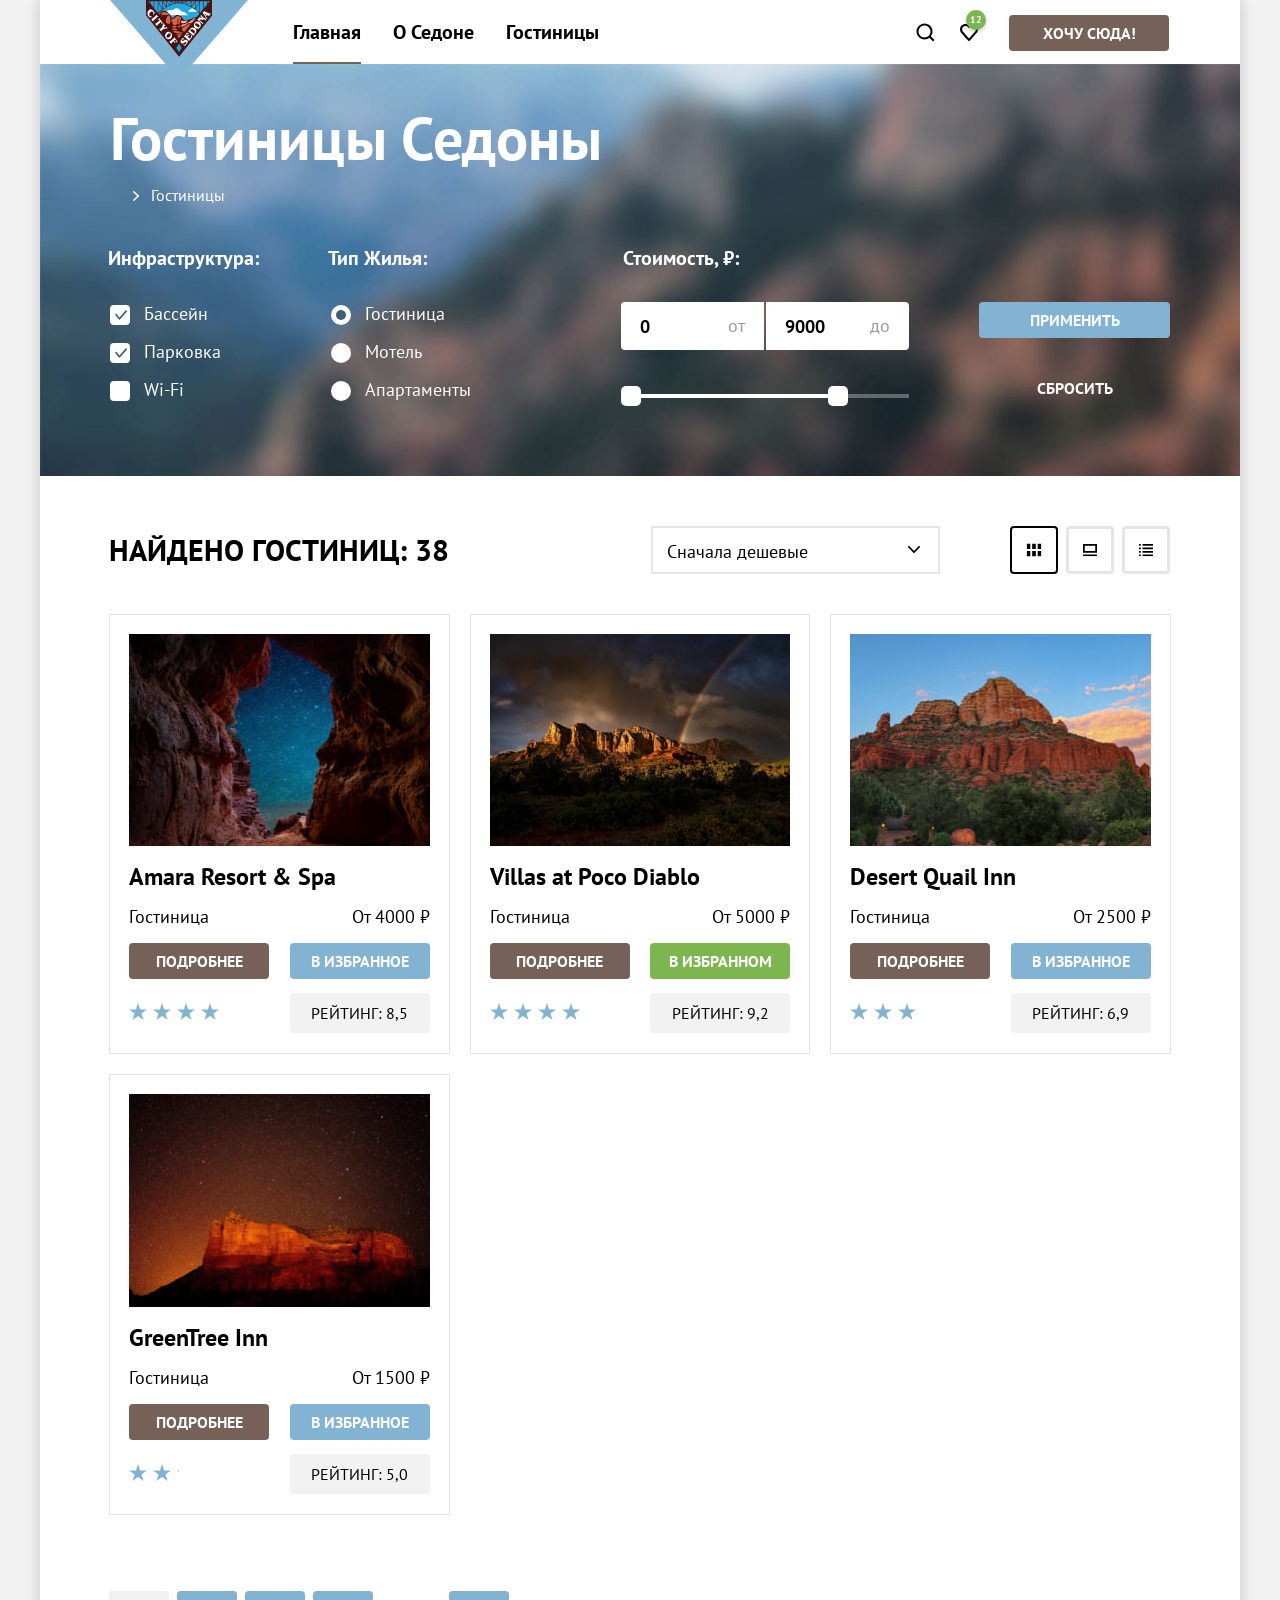
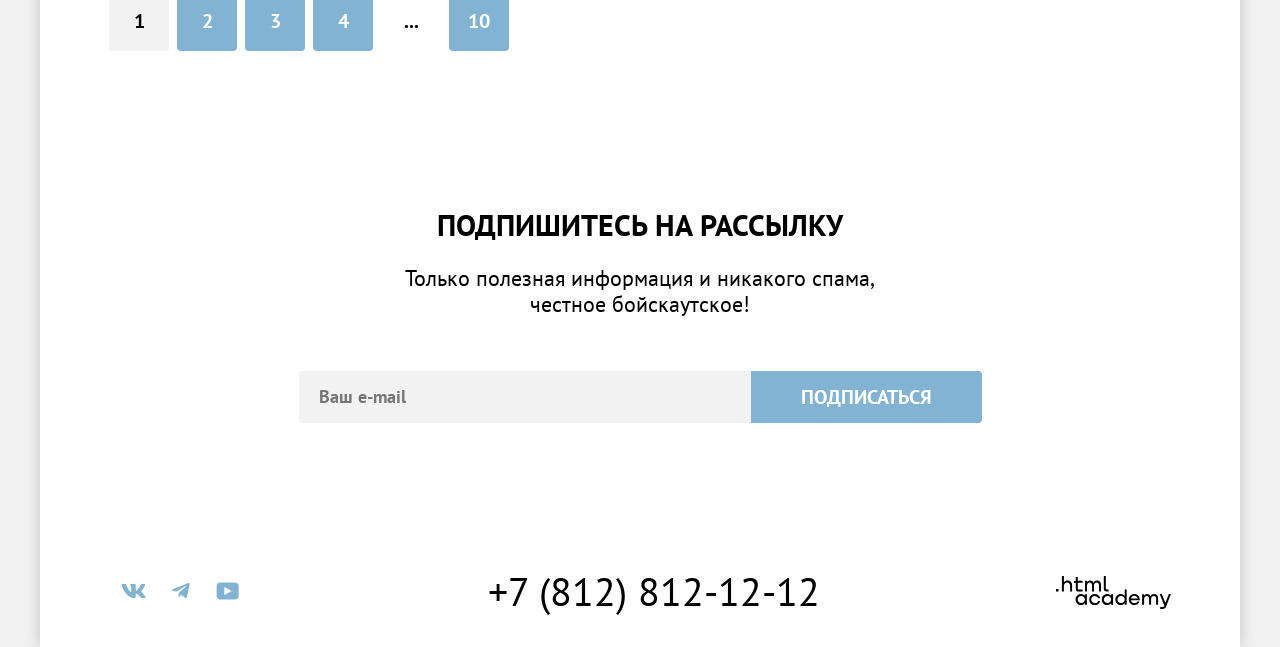
==== catalog.html @ c8e49afb "Add files via upload" ====
<!DOCTYPE html>
<html lang="ru">

  <head>
    <meta charset="utf-8">
    <title>Каталог</title>
    <link rel="stylesheet" href="styles/styles.css">
    <link rel="icon" href="favicon.ico" sizes="32x32">
  </head>

  <body>
    <div class="container">

     <header class="page-header">
        <a class="navigation-logo-link" href="index.html">
          <img class="logo-image" src="images/logo.svg" alt="Логотип города Седона" width="138" height="64">
        </a>

        <nav class="navigation">
          <ul class="navigation-list">
            <li class="navigation-item navigation-item-active">
              <a class="navigation-link title-4 text-animation" href="index.html">Главная</a>
            </li>
            <li class="navigation-item">
              <a class="navigation-link title-4 text-animation" href="about.html">О Седоне</a>
            </li>
            <li class="navigation-item">
              <a class="navigation-link title-4 text-animation" href="catalog.html">Гостиницы</a>
            </li>
          </ul>
        </nav>

        <ul class="navigation-user-list">
          <li class="navigation-user-item">
            <a href="#" class="navigation-link"><span class="visually-hidden">Поиск</span>
              <svg class="black-icon-animation" xmlns="http://www.w3.org/2000/svg" width="20" height="20" fill="none">
                <path
                  d="m19.5 18.008-3.7-3.68c1-1.292 1.7-2.983 1.7-4.872 0-4.376-3.6-7.956-8-7.956s-8 3.68-8 8.055c0 4.376 3.6 7.956 8 7.956 1.8 0 3.5-.597 4.9-1.69l3.7 3.679zm-10-2.486c-3.3 0-6-2.685-6-5.967s2.7-5.967 6-5.967 6 2.685 6 5.967-2.7 5.967-6 5.967" />
              </svg>
            </a>
          </li>
          <li class="navigation-user-item">
            <a class="navigation-link icon-favarity" href="#">
              <span class="badge">12</span>
              <span class="visually-hidden">Избранное</span>
              <svg class="black-icon-animation " xmlns="http://www.w3.org/2000/svg" width="20" height="20" fill="none">
                <path
                  d="M9.9 19c-.3 0-.6-.1-.8-.4-5.4-6.1-6.7-7.5-7-7.9C1.4 9.8 1 8.6 1 7.4 1 4.4 3.4 2 6.5 2 7.8 2 9 2.5 10 3.3c1-.8 2.3-1.3 3.5-1.3 3 0 5.5 2.4 5.5 5.4 0 1.3-.5 2.5-1.3 3.4l-7 7.9c-.2.2-.4.3-.8.3m-6-9.5c.3.4 3.5 4 6.1 6.9l6.2-7c.5-.5.7-1.2.7-2 0-1.8-1.5-3.3-3.3-3.3-1 0-2 .5-2.7 1.3-.3.3-.6.4-.9.4s-.6-.2-.8-.4c-.7-.8-1.7-1.3-2.7-1.3-1.8 0-3.3 1.5-3.3 3.3-.1.9.3 1.6.7 2.1q-.15 0 0 0" />
              </svg>
            </a>
          </li>
        </ul>
        <div class="header-button">
          <a class="button button-small button-basic" href="#">Хочу сюда!</a>
        </div>

      </header>

      <main class="main-catalog">
        <div class="header-wrapper background-hotel highlight">
          <div class="inner-header">
            <h1 class="inner-header-title title-1">Гостиницы Седоны</h1>
            <ul class="breadcrumb">
              <li class="breadcrumb-item icon-breadcrumps">
                <a class="breadcrumb-link" href="/">
                  <span class="visually-hidden">Главная</span>
                </a>
              </li>
              <li class="breadcrumb-item">
                <a class="breadcrumb-link text-small" href="#">Гостиницы</a>
              </li>
            </ul>
          </div>

          <section class="filter">
            <h2 class="visually-hidden">Фильтры для поиска гостиниц</h2>
            <form class="catalog-filter" action="https://echo.htmlacademy.ru/" method="get">
              <div class="filter-group-wrap">
                <fieldset class="catalog-filter-group">
                  <legend class="catalog-filter-title title-4">Инфраструктура:</legend>
                  <ul class="catalog-filter-list text-checkbox">
                    <li class="catalog-filter-item">
                      <label class="infrastructure label-animation">
                        <input class="infrastructure-input input-animation" type="checkbox" name="infrastructure"
                          value="pool" checked>
                        Бассейн

                      </label>
                    </li>
                    <li class="catalog-filter-item">
                      <label class="infrastructure label-animation">
                        <input class="infrastructure-input input-animation" type="checkbox" name="infrastructure"
                          value="parking" checked>
                        Парковка

                      </label>
                    </li>
                    <li class="catalog-filter-item">
                      <label class="infrastructure label-animation">
                        <input class="infrastructure-input input-animation" type="checkbox" name="infrastructure"
                          value="wifi">
                        Wi‑Fi
                      </label>
                    </li>

                  </ul>
                </fieldset>

                <fieldset class="catalog-filter-group">
                  <legend class="catalog-filter-title title-4">Тип Жилья:</legend>
                  <ul class="housing-filter-list text-checkbox">
                    <li class="catalog-filter-item">
                      <label class="housing label-animation">
                        <input class="housing-input input-animation" type="radio" name="accommodation" value="hotel"
                          checked>
                        Гостиница
                      </label>
                    </li>
                    <li class="catalog-filter-item">
                      <label class="housing label-animation">
                        <input class="housing-input input-animation" type="radio" name="accommodation" value="motel">
                        Мотель
                      </label>
                    </li>
                    <li class="catalog-filter-item">
                      <label class="housing label-animation">
                        <input class="housing-input input-animation" type="radio" name="accommodation"
                          value="apartments">
                        Апартаменты
                      </label>
                    </li>
                  </ul>
                </fieldset>
              </div>

              <fieldset class="filter-group price-filter">
                <legend class="catalog-filter-title title-4">Стоимость, ₽:</legend>
                <div class="price-inputs">
                  <div class="inputs-wrapper">
                    <div class="input-wrapper input-from-wrapper">
                      <span class="input-label">от</span>
                      <input class="filter-form-input from-input text-input area-input-animation" type="number"
                        id="price-from" placeholder="0" data-default="0" value="0">
                    </div>

                    <div class="input-wrapper input-to-wrapper">
                      <span class="input-label">до</span>
                      <input class="filter-form-input to-input text-input area-input-animation" type="number"
                        id="price-to" placeholder="9000" data-default="9000" value="9000">
                    </div>
                  </div>
                  <div class="range">
                    <div class="range-line">
                      <div class="range-bar"></div>
                    </div>
                    <button class="range-min range-animation" type="button"></button>
                    <button class="range-max range-animation" type="button"></button>
                  </div>
                </div>

                <div class="filter-actions">
                  <button class="button-form-apply button button-second button-small" type="submit">Применить</button>
                  <button class="button button-reset button-small" type="reset">Сбросить</button>
                </div>
              </fieldset>
            </form>


          </section>
        </div>

        <section class="search-result">
          <div class="content-wrap">
            <div class="search-result-wrap">
              <h2 class="results-count title-2">Найдено гостиниц: 38</h2>
              <select class="select-control text-blocks select-animation" aria-label="Сортировка">
                <option class="search-form-option" value="cheap" selected>Сначала дешевые</option>
                <option class="search-form-option" value="expensive">Сначала дорогие</option>
              </select>

              <ul class="sorts">
                <li class="sort-list sort-active">
                  <a class="sort-link" href="catalog.html?view=tile">
                    <svg class="sort-icon" viewBox="0 0 48 48" fill="none" xmlns="http://www.w3.org/2000/svg">
                      <g clip-path="url(#clip0_33548_2035)">
                        <path d="M20 17H16V23H20V17Z" fill="black" />
                        <path d="M32 17H28V23H32V17Z" fill="black" />
                        <path d="M26 17H22V23H26V17Z" fill="black" />
                        <path d="M20 25H16V31H20V25Z" fill="black" />
                        <path d="M32 25H28V31H32V25Z" fill="black" />
                        <path d="M26 25H22V31H26V25Z" fill="black" />
                      </g>
                      <defs>
                        <clipPath id="clip0_33548_2035">
                          <rect width="16" height="14" fill="white" transform="translate(16 17)" />
                        </clipPath>
                      </defs>
                    </svg>
                    <span class="visually-hidden">Показать
                      карточки</span>
                  </a>
                </li>
                <li class="sort-list">
                  <a class="sort-link" href="catalog.html?view=card">
                    <svg class="sort-icon" viewBox="0 0 48 48" fill="none" xmlns="http://www.w3.org/2000/svg">

                      <g clip-path="url(#clip0_33548_2210)">
                        <path d="M32 29H16V31H32V29Z" fill="black" stroke="none" />
                        <path d="M30 19V25H18V19H30ZM32 17H16V27H32V17Z" fill="black" stroke="none" />
                      </g>
                      <defs>
                        <clipPath id="clip0_33548_2210">
                          <rect width="16" height="14" fill="white" transform="translate(16 17)" />
                        </clipPath>
                      </defs>
                    </svg>
                    <span class="visually-hidden">Показать карточки с описанием</span></a>
                </li>
                <li class="sort-list">
                  <a class="sort-link" href="catalog.html?view=list">
                    <svg class="sort-icon" viewBox="0 0 48 48" fill="none" xmlns="http://www.w3.org/2000/svg">
                      <g clip-path="url(#clip0_33548_2388)">
                        <path d="M18 17H16V19H18V17Z" fill="black" />
                        <path d="M32 17H20V19H32V17Z" fill="black" />
                        <path d="M18 21H16V23H18V21Z" fill="black" />
                        <path d="M32 21H20V23H32V21Z" fill="black" />
                        <path d="M18 25H16V27H18V25Z" fill="black" />
                        <path d="M32 25H20V27H32V25Z" fill="black" />
                        <path d="M18 29H16V31H18V29Z" fill="black" />
                        <path d="M32 29H20V31H32V29Z" fill="black" />
                      </g>
                      <defs>
                        <clipPath id="clip0_33548_2388">
                          <rect width="16" height="14" fill="white" transform="translate(16 17)" />
                        </clipPath>
                      </defs>
                    </svg>

                    <span class="visually-hidden">Показать список</span>
                  </a>
                </li>
              </ul>

            </div>

            <ul class="listings-grid">
              <li class="card">
                <a class="card-link" href="#">
                  <img class="card-image" src="images/hotels/hotel-1.jpg" width="300" height="212"
                    alt="Вид изнутри пещеры: красновато‑коричневые скалистые стены с неровной фактурой обрамляют выход; сквозь отверстие — ночное тёмно‑синее небо, усыпанное яркими звёздами; приглушённый свет подчёркивает рельеф скал">
                </a>
                <a class="card-title-link" href="#">
                  <h3 class="card-title title-3">Amara Resort & Spa</h3>
                </a>
                <div class="card-description-wrap">
                  <p class="card-description text-blocks">Гостиница</p>
                  <p class="card-description text-blocks">От 4000 ₽</p>
                </div>

                <div class="buttons-wrap">
                  <a class="card-button button button-card button-basic" href="#">Подробнее</a>
                  <button class="card-button button button-card button-second" type="button">В избранное</button>
                  <div class="star-wrapper card-button">
                    <span class="visually-hidden">4 звезды</span>
                    <div class="icon-star"></div>
                  </div>
                  <a class="card-button card-rating button button-like-normal">Рейтинг: 8,5</a>
                </div>

              </li>

              <li class="card">
                <a class="card-link" href="#">
                  <img class="card-image" src="images/hotels/hotel-2.jpg" width="300" height="212"
                    alt="Драматичный пейзаж Седоны (Аризона, США): на фоне тёмных грозовых облаков над красноватыми скалами выгибается яркая радуга; на переднем плане — густая растительность и приглушённый отблеск на земле">
                </a>
                <a class="card-title-link" href="#">
                  <h3 class="card-title title-3">Villas at Poco Diablo</h3>
                </a>
                <div class="card-description-wrap">
                  <p class="card-description text-blocks">Гостиница</p>
                  <p class="card-description text-blocks">От 5000 ₽</p>
                </div>
                <div class="buttons-wrap">
                  <a class="card-button button button-basic button-card" href="#">Подробнее</a>
                  <button class="card-button button button-favarite button-card" type="button">в избранном</button>
                  <div class="star-wrapper">
                    <span class="visually-hidden">4 звезды</span>
                    <div class="icon-star"></div>
                  </div>
                  <button class="card-button card-rating button button-like-normal">Рейтинг: 9,2</button>
                </div>
              </li>

              <li class="card">
                <a class="card-link" href="#">
                  <img class="card-image" src="images/hotels/hotel-3.jpg" width="300" height="212"
                    alt="Красные скальные образования в Седоне, Аризона: массивные утёсы терракотового оттенка на фоне ясного голубого неба с лёгкими облаками, у подножия — густая зелёная растительность">
                </a>
                <a class="card-title-link" href="#">
                  <h3 class="card-title title-3">Desert Quail Inn</h3>
                </a>
                <div class="card-description-wrap">
                  <p class="card-description text-blocks">Гостиница</p>
                  <p class="card-description text-blocks">От 2500 ₽</p>
                </div>
                <div class="buttons-wrap">
                  <a class="card-button button button-basic button-card" href="#">Подробнее</a>
                  <button class="card-button button button-second button-card" type="button">В избранное</button>
                  <div class="star-wrapper">
                    <span class="visually-hidden">3 звезды</span>
                    <div class="icon-star star-3"></div>
                  </div>
                  <button class="card-button card-rating button button-like-normal">Рейтинг: 6,9</button>
                </div>
              </li>

              <li class="card">
                <a class="card-link" href="#">
                  <img class="card-image" src="images/hotels/hotel-4.jpg" width="300" height="212"
                    alt="Массивное красновато‑оранжевое скальное образование под тёмным ночным небом, усеянным звёздами; скала подсвечена снизу, что подчёркивает её слоистую структуру и резкие контуры">
                </a>
                <a class="card-title-link" href="#">
                  <h3 class="card-title title-3">GreenTree Inn</h3>
                </a>
                <div class="card-description-wrap">
                  <p class="card-description text-blocks">Гостиница</p>
                  <p class="card-description text-blocks">От 1500 ₽</p>
                </div>
                <div class="buttons-wrap">
                  <a class="card-button button button-basic button-card" href="#">Подробнее</a>
                  <button class="card-button button button-second button-card" type="button">В избранное</button>
                  <div class="star-wrapper">
                    <span class="visually-hidden">3 звезды</span>
                    <div class="icon-star star-2"></div>
                  </div>
                  <button class="card-button card-rating button button-like-normal">Рейтинг: 5,0</button>
                </div>
              </li>
            </ul>

            <ul class="pagination">
              <li class="pagination-item">
                <a class="pagination-link pagination-current button-big">1</a>
              </li>
              <li class="pagination-item ">
                <a class="pagination-link button-big highlight" href="#">2</a>
              </li>
              <li class="pagination-item">
                <a class="pagination-link button-big highlight" href="#">3</a>
              </li>
              <li class="pagination-item">
                <a class="pagination-link button-big highlight" href="#">4</a>
              </li>
              <li class="pagination-item">
                <a class="pagination-link button-big" href="#">...</a>

              </li>
              <li class="pagination-item">
                <a class="pagination-link button-big highlight" href="#">10</a>
              </li>
            </ul>
          </div>
        </section>

        <section class="subscribe-catalog">
          <h2 class="subscribe-title section-title title-2">Подпишитесь на рассылку</h2>
          <p class="subscribe-catalog-description-text description-text text-basic">Только полезная информация и
            никакого спама, честное бойскаутское!</p>
          <form action="/subscribe" method="POST" class="newsletter-form">
            <div class="subscribe-catalog-form-row">
              <input class="newsletter-input area-input-animation text-input" type="email" name="email" placeholder="Ваш e-mail"
                required>
              <button class="newsletter-button button button-second button-big" type="submit">Подписаться</button>
            </div>
          </form>
        </section>
      </main>

      <footer class="page-footer">
        <h2 class="visually-hidden">Контакты</h2>
        <ul class="footer-social-list">
          <li class="footer-social-item">
            <a class="social-icon-link" href="https://vk.com/htmlacademy">
              <svg class="blue-icon-animation" xmlns="http://www.w3.org/2000/svg" width="48" height="40" fill="none">
                <path fill-rule="evenodd"
                  d="M35.116 13.948c.166-.546 0-.948-.795-.948h-2.625c-.668 0-.976.347-1.143.73 0 0-1.335 3.196-3.226 5.272-.612.602-.89.793-1.224.793-.167 0-.418-.191-.418-.738v-5.109c0-.656-.184-.948-.74-.948h-4.128c-.417 0-.668.304-.668.593 0 .621.946.765 1.043 2.513v3.798c0 .833-.153.984-.487.984-.89 0-3.055-3.211-4.34-6.885-.249-.715-.5-1.003-1.172-1.003h-2.627c-.75 0-.9.347-.9.73 0 .682.89 4.07 4.145 8.551C17.981 25.341 21.036 27 23.82 27c1.67 0 1.875-.368 1.875-1.003v-2.313c0-.737.158-.884.687-.884.39 0 1.057.192 2.615 1.667C30.776 26.216 31.07 27 32.071 27h2.625c.75 0 1.126-.368.91-1.096-.238-.724-1.088-1.775-2.215-3.022-.612-.71-1.53-1.475-1.809-1.858-.389-.491-.278-.71 0-1.147 0 0 3.2-4.426 3.533-5.929z"
                  clip-rule="evenodd" />
              </svg>
              <span class="visually-hidden">Вконтакте</span>
            </a>
          </li>
          <li class="footer-social-item">
            <a class="social-icon-link" href="https://t.me/htmlacademy">
              <span class="visually-hidden">Телеграм</span>
              <svg class="blue-icon-animation" xmlns="http://www.w3.org/2000/svg" width="48" height="40" fill="none">
                <path
                  d="m31.452 12.1-15.945 6.148c-1.088.437-1.082 1.044-.2 1.314l4.094 1.277 9.471-5.975c.448-.273.858-.126.521.172l-7.674 6.926h-.001.002l-.283 4.22c.414 0 .596-.19.828-.413l1.989-1.934 4.136 3.055c.762.42 1.31.204 1.5-.706l2.715-12.795c.277-1.114-.426-1.619-1.153-1.29" />
              </svg>
            </a>
          </li>
          <li class="footer-social-item">
            <a class="social-icon-link" href="https://www.youtube.com/user/htmlacademyru">
              <span class="visually-hidden">Ютуб</span>
              <svg xmlns="http://www.w3.org/2000/svg" width="48" height="40" fill="none">
                <path class="blue-icon-animation"
                  d="M31.274 11.5H15.84c-1.86 0-3.174 1.594-3.174 3.4v10.094c0 1.912 1.313 3.506 3.174 3.506h15.652c1.641 0 3.174-1.594 3.174-3.4V14.9c-.22-1.806-1.533-3.4-3.393-3.4M20.328 24.038v-8.075L27.662 20z" />
              </svg>
            </a>
          </li>
        </ul>
        <div class="footer-phone-wrap">
          <a class="footer-contacts-address-phone text-phone text-animation" href="tel:+78128121212">+7 (812)
            812-12-12</a>
        </div>
        <div class="footer-logo-wrap">
          <a class="logo-html-academy" href="https://htmlacademy.ru">
            <span class="visually-hidden">Логотип разработчика HTML Academy</span>
            <svg class="black-icon-animation" xmlns="http://www.w3.org/2000/svg" width="115" height="33" fill="none">
              <path
                d="M0 12.9v2.6h2.5v-2.6zM11.6 4.5c-1.6 0-2.8.7-3.6 1.7h-.1V0h-2v15.5h2v-5.3c0-2.1 1.3-3.6 3.3-3.6 1.8 0 2.9 1.4 2.9 3.2v5.7h2V9.4c.1-3-1.8-4.9-4.5-4.9M26.6 4.8h-4.8V1.1h-2v3.8h-1.9v2h1.9v6c0 1.7 1 2.7 2.7 2.7h4.1v-2h-3.7c-.7 0-1.1-.4-1.1-1.1V6.8h4.8zM41.1 4.6c-1.6 0-2.9.8-3.5 2.1h-.1c-.6-1.2-1.8-2.1-3.4-2.1-1.4 0-2.5.8-3.1 1.8h-.1V4.8H29v10.6h2V10c0-2 1-3.5 2.6-3.5 1.5 0 2.4 1 2.4 2.6v6.3h2V9.8c0-2.4 1.4-3.3 2.6-3.3 1.5 0 2.4 1 2.4 2.6v6.3h2V8.9c.1-2.5-1.4-4.3-3.9-4.3M47.8 12.7c0 1.7 1 2.7 2.8 2.7h2v-2h-1.7c-.7 0-1.1-.4-1.1-1.1V0h-2zM28.9 19.7c-.9-1.1-2.2-1.8-3.9-1.8-3.1 0-5.4 2.3-5.4 5.6s2.3 5.6 5.4 5.6c1.8 0 3-.8 3.8-1.9h.1v1.6h2V18.2h-2zm-3.6 7.4c-2.2 0-3.6-1.6-3.6-3.6s1.4-3.6 3.6-3.6 3.6 1.6 3.6 3.6c0 1.9-1.4 3.6-3.6 3.6M44.2 22c-.5-2.4-2.6-4.1-5.4-4.1-3.4 0-5.6 2.5-5.6 5.6s2.2 5.6 5.6 5.6c2.8 0 4.9-1.8 5.4-4.2h-2.1c-.4 1.3-1.7 2.3-3.3 2.3-2.2 0-3.6-1.6-3.6-3.6s1.4-3.6 3.6-3.6c1.6 0 2.8 1 3.3 2.2h2.1zM55.1 19.7c-.9-1.1-2.2-1.8-3.9-1.8-3.1 0-5.4 2.3-5.4 5.6s2.3 5.6 5.4 5.6c1.8 0 3-.8 3.8-1.9h.1v1.6h2V18.2h-2zm-3.6 7.4c-2.2 0-3.6-1.6-3.6-3.6s1.4-3.6 3.6-3.6 3.6 1.6 3.6 3.6c0 1.9-1.5 3.6-3.6 3.6M68.7 19.8c-.9-1.1-2.2-1.9-3.9-1.9-3.1 0-5.4 2.3-5.4 5.6s2.2 5.6 5.4 5.6c1.7 0 3-.8 3.8-1.8h.1v1.5h2V13.4h-2zm-3.6 7.3c-2.2 0-3.6-1.6-3.6-3.6s1.4-3.6 3.6-3.6 3.6 1.6 3.6 3.6c-.1 2-1.5 3.6-3.6 3.6M78.3 17.9c-3.3 0-5.5 2.5-5.5 5.6 0 3 2.1 5.6 5.5 5.6 2.5 0 4.5-1.3 5.2-3.6h-2.1c-.5 1-1.6 1.6-3 1.6-1.9 0-3.3-1.3-3.4-2.9h8.8c.2-3.6-2-6.3-5.5-6.3m0 1.9c1.7 0 3 1 3.3 2.6h-6.5c.3-1.5 1.5-2.6 3.2-2.6M98.2 17.9c-1.6 0-2.9.8-3.6 2h-.1c-.6-1.2-1.8-2-3.4-2-1.4 0-2.5.7-3.1 1.8v-1.5h-1.9v10.6h2v-5.4c0-2 1-3.4 2.6-3.5 1.5 0 2.4 1 2.4 2.6v6.3h2v-5.6c0-2.4 1.4-3.3 2.6-3.3 1.5 0 2.4 1 2.4 2.6v6.3h2v-6.5c.1-2.6-1.4-4.4-3.9-4.4M109.4 27l-3.6-8.9h-2.2l4.8 11.6c-.3.9-.7 1.2-1.7 1.2h-2.5v2h2.5c1.8 0 2.8-.8 3.5-2.6l4.7-12.2h-2.1z" />
            </svg>
          </a>
        </div>


      </footer>
    </div>
  </body>
---- styles/styles.css ----
/* Fonts */

@font-face {
  font-family: "PT Sans";
  font-style: normal;
  font-weight: 400;
  src: url("../fonts/ptsans-400.woff2") format("woff2");
  font-display: swap;
}

@font-face {
  font-family: "PT Sans";
  font-style: normal;
  font-weight: 700;
  src: url("../fonts/ptsans-700.woff2") format("woff2");
  font-display: swap;
}

.title-1 {
  font-weight: 700;
  font-size: 60px;
  line-height: 78px;
}

.title-2 {
  font-weight: 700;
  font-size: 30px;
  line-height: 36px;
}

.title-3 {
  font-weight: 700;
  font-size: 24px;
  line-height: 28px;
}

.title-4 {
  font-weight: 700;
  font-size: 20px;
  line-height: 24px;
}

.text-basic {
  font-weight: 400;
  font-size: 22px;
  line-height: 26px;
}

.text-second {
  font-weight: 400;
  font-size: 22px;
  line-height: 26px;
}

.text-blocks {
  font-family: PT Sans;
  font-weight: 400;
  font-size: 18px;
  line-height: 21px;
}

.text-phone {
  font-weight: 400;
  font-size: 40px;
  line-height: 40px;
}

.text-small {
  font-weight: 400;
  font-size: 16px;
  line-height: 21px;
}

.text-checkbox {
  font-weight: 400;
  font-size: 18px;
  line-height: 23px;
}

.text-input {

  font-family: "PT Sans";
  font-weight: 700;
  font-size: 18px;
  line-height: 24px;
}

.title-1,
.title-2,
.title-3,
.title-4 {
  margin: 0;
}

/*Global*/
body {
  display: flex;
  flex-direction: column;
  margin: 0;
  font-family: "PT Sans", sans-serif;
  font-size: 22px;
  line-height: 26px;
  color: #000000;
  background-color: #F2F2F2;
}

html {
  height: 100%;
}

img {
  max-width: 100%;
  height: auto;
  object-fit: fill;
  box-sizing: border-box;
}

.visually-hidden {
  position: absolute;
  width: 1px;
  height: 1px;
  margin: -1px;
  padding: 0;
  overflow: hidden;
  clip: rect(0, 0, 0, 0);
  white-space: nowrap;
  border: 0;
}

/* убираем подчеркивание в линках и наследуем цвет блока */
.navigation-link,
.button,
.footer-contacts-address-phone,
.breadcrumb-link,
.card-title-link,
.pagination-link {
  color: inherit;
  text-decoration: none;
}

/* Сбраcываем внутриние и внешние отступы спискам */
.advantages-list,
.services-list,
.listings-grid,
.sorts,
.footer-social-list,
.catalog-filter-list,
.breadcrumb,
.pagination,
.navigation-list,
.navigation-user-list {
  padding: 0;
  margin: 0;
}

/* Убираем обводку вокруг формы (fieldset) */
.catalog-filter-group,
.filter-group {
  border: none;
  padding: 0;
  margin: 0;
}

.main-index {
  display: flex;
  flex-direction: column;
  flex-grow: 1;
}

.highlight {
  background-color: #82B3D3;
  color: #FFFFFF;
}

.container {
  display: flex;
  flex-direction: column;
  width: 1200px;
  margin: 0 auto;
  background-color: #FFFFFF;
  min-height: 100vh;
  box-shadow: 0 0 15px 0 rgba(0, 0, 0, 0.2);

}

.section-title {
  max-width: 620px;
  text-align: center;
  text-transform: uppercase;
}

.description-text {
  margin: 0;
  text-align: center;
  max-width: 660px;
}

/* Отключение маркеров у списков */
.footer-social-item,
.navigation-item,
.navigation-user-item,
.breadcrumb-item,
.catalog-filter-item,
.sort-list,
.pagination-item,
.listings-grid,
.catalog-filter-list {
  list-style: none;
}

/* Buttons */
.button {
  margin: 0;
  padding: 0;
  border: none;
  font-family: inherit;
  box-sizing: border-box;
  cursor: pointer;
  text-align: center;
}

.button-reset {
  background-color: transparent;
  color: #FFFFFF;
  transition: all 0.3s ease;
}

.button-reset:hover {
  color: rgba(255, 255, 255, 0.3);
}

.button-reset:focus {
  outline: 3px solid rgba(131, 179, 211, 1)
}

.button-reset:active {
  color: rgba(255, 255, 255, 0.3);
}

.button-reset:disabled {
  background: rgba(255, 255, 255, 1);
}

.button-small {
  font-weight: 700;
  font-size: 16px;
  line-height: 20px;
  text-transform: uppercase;
  padding: 8px 23px;
}

.button-card {
  font-weight: 700;
  font-size: 16px;
  line-height: 20px;
  text-transform: uppercase;
  padding: 8px 18px;
  cursor: pointer;
}

.button-big {
  font-weight: 700;
  font-size: 20px;
  line-height: 36px;
  text-transform: uppercase;
  padding-top: 8px;
  padding-right: 50px;
  padding-bottom: 8px;
  padding-left: 50px;
  border-radius: 4px;
}

.button-basic {
  background-color: #756157;
  color: #FFFFFF;
  border-radius: 4px;
  transition: all 0.3s ease;
}

.button-basic:hover {
  background-color: #615048;
}

.button-basic:focus {
  background-color: #615048;
}

.button-basic:active {
  background-color: #756157;
  color: rgba(255, 255, 255, 0.3);
}

.button-basic:disabled {
  background-color: #E5E5E5;
}

.button-second {
  border-radius: 4px;
  border-top-right-radius: 4px;
  border-bottom-right-radius: 4px;
  transition: all 0.3s ease;
  background-color: #82B3D3;
  color: #FFFFFF;
}

.button-favarite {
  background: #7DB54F;
  border-radius: 4px;
  border-top-right-radius: 4px;
  border-bottom-right-radius: 4px;
  transition: all 0.3s ease;
  color: #FFFFFF;
}

.button-favarite:hover {
  background-color: #6C9E42;
}

.button-favarite:focus {
  background-color: #6C9E42;
}

.button-favarite:active {
  background-color: #7DB54F;
  color: #FFFFFF4D;
}

.button-favarite:disabled {
  background-color: #E5E5E5;
}


.button-second:hover {
  background-color: #68A2CA;
}

.button-second:focus {
  background-color: #68A2CA;
}

.button-second:active {
  background-color: #82B3D3;
  color: rgba(255, 255, 255, 0.3);
}

.button-second:disabled {
  background-color: #E5E5E5;
}

.button-select {
  background-color: #7DB54F;
  color: #FFFFFF;
  transition: all 0.3s ease;
}

.button-select:hover {
  background-color: #6C9E42;
}

.button-select:focus {
  background-color: #6C9E42;
}

.button-select:active {
  background-color: #7DB54F;
  color: rgba(255, 255, 255, 0.3);
}

.button-select:disabled {
  background-color: #E5E5E5;
}


.button-like-normal {
  margin: 0;
  font-weight: 400;
  font-size: 16px;
  line-height: 20px;
  text-transform: uppercase;
  border-radius: 4px;
  background: #F2F2F2;
  align-self: center;
  justify-self: center;
}

/* анимации */

.text-animation {
  transition: all 0.3s ease;
}

.text-animation:hover {
  color: #756157;
}

.text-animation:focus {
  color: #756157;
}

.text-animation:active {
  color: rgba(117, 97, 87, 0.3);
}


.black-icon-animation {
  fill: #000;
  transition: all 0.3s ease;
}

.black-icon-animation:hover {
  fill: #756157;
}

.black-icon-animation:focus {
  fill: #756157;
}

.black-icon-animation:active {
  fill: rgba(117, 97, 87, 0.3);
}

.blue-icon-animation {
  fill: #83B3D3;
  transition: all 0.3s ease;
}

.blue-icon-animation:hover {
  fill: #68A2CA;
}

.blue-icon-animation:focus {
  fill: #68A2CA;
}

.blue-icon-animation:active {
  fill: rgba(104, 162, 202, 0.3);
}

.input-animation {
  transition: all 0.3s ease;
}

.input-animation:hover {
  background-color: rgb(255, 255, 255, 0.8);
}

.input-animation:focus {
  outline: 3px solid #83B3D3;
  outline-offset: 2px;
}

.input-animation:active {
  background-color: rgb(255, 255, 255, 0.3);
}

.input-animation:disabled {
  background-color: #E5E5E5;
}

.label-animation {
  transition: all 0.3s ease;
}

.label-animation:hover {
  color: rgb(255, 255, 255, 0.8);
}

.label-animation:focus {
  outline: 3px solid #83B3D3;
  outline-offset: 2px;
}

.label-animation:active {
  color: rgb(255, 255, 255, 0.3);
}

.label-animation:disabled {
  background-color: #E5E5E5;
}

.area-input-animation {
  transition: all 0.3s ease;
}

.area-input-animation:hover {
  background-color: #E5E5E5;
}

.area-input-animation:focus {
  outline: 3px solid #83B3D3;
  outline-offset: 2px;
}

.area-input-animation:active {
  outline: 3px solid #83B3D3;
  outline-offset: 2px;
}

.area-input-animation:disabled {
  background-color: #E5E5E5;
}

.range-animation:hover {
  background-color: #e3e3e6;
}

.range-animation {
  transition: all 0.3s ease;
}

.range-animation:focus {
  outline: 3px solid #83B3D3;
  outline-offset: 2px;
}

.range-animation:active {
  outline: 3px solid #83B3D3;
  outline-offset: 2px;
}

.select-animation {
  transition: all 0.3s ease;
}

.select-animation:hover {
  border-color: #68A2CA;
}

.select-animation:focus {
  border-color: #68A2CA;
}

.select-animation:disabled {
  border-color: #0000004D;
  color: #0000004D;
}

/* Hover: красим контур ссылки */
.sort-link:hover {
  border: 2px solid #000;
}

/* Focus: красим контур ссылки (это сработает при Tab) */
.sort-link:focus-visible {
  border: 2px solid #68A2CA;

}

/* Active: можно добавить для клика */
.sort-link:active {
  border: 2px solid #000;
}

/* Опционально: стиль для активной вкладки (sort-active) */
.sort-list.sort-active .sort-link {
  border: 2px solid #000;
}

.breadcrumb-link:hover {
  color: #FFFFFF99;
}

.breadcrumb-link:focus {
  color: #fff;
}

.breadcrumb-link:active {
  color: #FFFFFF4D;
}

.page-header {
  display: grid;
  gap: 30px;
  margin: 0 70px;
  grid-template-columns: 138px 561px 110px 160px;
  /* Убираем внутренние паддинги у родителя, чтобы не было дублей */
  box-sizing: border-box;
  align-items: start;
  padding-bottom: 30px;
}

.navigation {
  padding-top: 18px;
  padding-left: 15px;
  padding-bottom: 10px;
}

.header-button {
  display: flex;
  flex-direction: column;
  padding-top: 15px;
  padding-bottom: 10px;
}

.navigation-user-list {
  display: flex;
  justify-content: end;
  flex-wrap: wrap;
  gap: 24px;
  padding-top: 21px;
  padding-bottom: 10px;
}

.navigation-user-item {
  cursor: pointer;
}

.navigation-user-link {
  padding: 5px;
}

.navigation-logo-link {
  position: relative;
  z-index: 10;
}

.logo-image {
  display: block;
  width: 138px;
  height: 73px;
}

.navigation-item {
  background-repeat: no-repeat;
  background-size: contain;
  position: relative;
}

.navigation-item-active::after {
  position: absolute;
  content: "";
  display: block;
  top: 44px;
  width: 100%;
  /* Длина полоски — подберите под макет */
  height: 2px;
  /* Толщина полоски */
  background-color: #756257;
  /* Цвет полоски (на синем фоне лучше белый) */
}

.icon-favarity {
  display: block;
  position: relative;
}

/* Стили для бейджа */
.badge {
  position: absolute;
  /* Позиционируем относительно родителя (icon-favarity) */
  top: -11px;
  /* Смещение вверх, чтобы залезть на угол иконки */
  right: -7px;
  /* Смещение вправо */

  /* Остальные стили бейджа оставляем как были */
  display: flex;
  align-items: center;
  justify-content: center;
  width: 20px;
  height: 20px;
  background-color: #7DB54F;
  color: #ffffff;
  border-radius: 50%;
  font-size: 10px;
  font-weight: bold;
  line-height: 1;

  /* Гарантируем, что бейдж будет поверх иконки сердца */
  z-index: 2;

  /* Опционально: тень для объема */
  box-shadow: 0 2px 4px rgba(0, 0, 0, 0.2);
}


.navigation-list {
  display: flex;
  flex-direction: row;
  gap: 5px 32px;
  flex-wrap: wrap;
}

/* Секция hero */
.hero {
  position: relative;
  z-index: 1;
  margin-top: -39px;
}

.hero-background-image {
  display: flex;
  flex-direction: column;
  justify-content: center;
  align-items: center;
  background-color: #2F414E;
  background:
    url('../images/divider.svg') no-repeat bottom / 100% auto,
    url('../images/index-background.jpg') no-repeat center / cover;
  width: 100%;

  padding-top: 50px;
  padding-bottom: 84px;
}

.welcome-image:not(:last-child) {
  margin-bottom: 20px;
}

.welcome-image {
  width: 458px;
  height: 352px;
  object-fit: cover;
}

/* Секция advantages */
.advantages {
  display: flex;
  flex-direction: column;
  align-items: center;
  text-align: center;
  padding-top: 69px;
}

.advantages-title {
  margin-bottom: 24px;
}

.advantages-list-first {
  padding-top: 90px;
}

.advantages-desciption-text {
  margin-bottom: 90px;
}

.advantages-list {
  display: grid;
  grid-template-columns: 400px 400px 400px;
}

.advantages-item-wrap {
  display: flex;
  flex-direction: column;
  align-items: center;
  padding-top: 102px;
  padding-left: 80px;
  padding-right: 80px;
  padding-bottom: 102px;
  position: relative;
}

.advantage-card-title,
.advantage-more-list-title {
  max-width: 172px;
  text-transform: uppercase;
  position: relative;
}

.advantage-card-title::after {
  content: '';
  display: block;
  width: 60px;
  height: 2px;
  background-color: rgba(255, 255, 255, 0.3);
  position: absolute;
  bottom: -32px;
  left: 50%;
  transform: translateX(-50%);
}

.advantage-card-title {
  margin-bottom: 61px;
}

.advantages-images {
  grid-column: span 2;
}

.advantages-images {
  width: 800px;
  min-height: 385px;
}

.advantage-more-list:nth-child(2n) {
  background-color: rgba(131, 179, 211, 0.2);
}

.advantages-item {
  display: flex;
}

.advantage-more-list {
  display: flex;
  align-items: center;
  text-align: center;
  flex-direction: column;
  background-color: rgba(131, 179, 211, 0.12);
  padding-top: 115px;
  padding-bottom: 93px;
  padding-left: 80px;
  padding-right: 80px;
}

.advantage-more-list-title {
  margin-bottom: 43px;
}

.advantage-more-list-title::after {
  content: '';
  display: block;
  width: 60px;
  height: 2px;
  background-color: rgba(0, 0, 0, 0.3);
  position: absolute;
  bottom: -30px;
  left: 50%;
  transform: translateX(-50%);
}

.advantage-more-text-blocks {
  max-width: 230px;
}

.advatages-text {
  padding: 0;
  margin: 0;
}

/* Секция ervices */

.services {
  display: flex;
  align-items: center;
  flex-direction: column;
  padding-top: 65px;
}

.services-title {
  margin-bottom: 19px;
}

.services-list-first {
  padding-top: 65px;
}

.services-list {
  display: flex;
  flex-wrap: wrap;
  margin: 0;
  box-sizing: border-box;
}

.services-item-text {
  text-align: center;
  max-width: 230px;
}

.services-item {
  display: flex;
  flex-direction: column;
  align-items: center;
  width: 400px;
  background-color: rgba(131, 179, 211, 0.12);
  padding-top: 184px;
  padding-bottom: 64px;
  position: relative;
}

.services-item:nth-child(2n) {
  background-color: #ffffff;
}

.icon-services {
  width: 75px;
  height: 75px;
  background-repeat: no-repeat;
}

.icon-home {
  background-image: url(../images/icons/home.svg);
}

.icon-food {
  background-image: url(../images/icons/food.svg);
}

.icon-present {
  background-image: url(../images/icons/souvenirs.svg);
}

.services-card-title {
  max-width: 230px;
  margin-bottom: 12px;
  text-transform: uppercase;
}


.services-card-title-icon-home::after {
  content: "";
  position: absolute;
  background-image: url(../images/icons/home.svg);
  width: 75px;
  height: 75px;
  top: 80px;
  background-repeat: no-repeat;
}

.services-card-title-icon-food::after {
  content: "";
  position: absolute;
  background-image: url(../images/icons/food.svg);
  width: 75px;
  height: 75px;
  top: 80px;
  background-repeat: no-repeat;
}

.services-card-title-icon-souvenirs::after {
  content: "";
  position: absolute;
  background-image: url(../images/icons/souvenirs.svg);
  width: 75px;
  height: 75px;
  top: 80px;
  left: 170px;
  background-repeat: no-repeat;
}


/* Секция search */
.search-title {
  margin-bottom: 21px;
}

.search-description-text {
  margin: 0;
  margin-bottom: 54px;
}

.search-button {
  margin-top: 50px;
}

/* Секция subscribe */
.subscribe {
  width: 100%;
  padding: 99px 0 105px 0;
  background-image: url(../images/background-image-subscription.jpg);
  background-size: cover;
  background-repeat: no-repeat;
  background-color: #99A9A9;
  display: flex;
  align-items: center;
  flex-direction: column;
  justify-content: center;
}

.subscribe-title {
  margin-bottom: 22px;
}


.subscribe-description {
  max-width: 475px;
  text-align: center;
}


.subscribe-form {
  min-width: 684px;
  height: 50px;
  display: flex;
  margin-top: 55px;
}

.subscribe-input {
  width: 100%;
  padding-left: 19px;
  padding-top: 1px;
  border: none;
  outline: none;
  border-top-left-radius: 4px;
  border-bottom-left-radius: 4px;

}

.subscribe-button {
  border-top-left-radius: 0;
  border-bottom-left-radius: 0;
}

.subscribe-catalog-form-row {
  display: flex;
  max-width: 684px;
}

/* Секция footer */
.page-footer {
  display: grid;
  align-items: start;
  grid-template-columns: 142px 340px 115px;
  gap: 232px;
  padding-left: 70px;
  padding-right: 70px;
  padding-top: 45px;
  padding-bottom: 33px;
}

.logo-html-academy {
  padding-top: 5px;
}

.footer-social-list {
  display: flex;
  flex-wrap: wrap;
  align-content: center;
}

.footer-social-item {
  width: 47px;
  height: 40px;
  background-repeat: no-repeat;
}

.footer-contacts-address-phone:not(:last-child) {
  margin-bottom: 20px;
}

.footer-logo-wrap {
  display: flex;
  flex-wrap: wrap;
  gap: 10px;
  align-content: center;
}

.footer-phone-wrap {
  display: flex;
  flex-wrap: wrap;
  gap: 10px;
  justify-content: center;
  align-content: center;
}

/* Страница catalog.html*/

/* секция hero */

.header-wrapper {
  position: relative;
  z-index: 1;
  margin-top: -39px;
}

.inner-header-title {
  margin-bottom: 3px;
}

.inner-header {
  display: flex;
  flex-direction: column;
  padding: 35px 70px 5px 70px;
}

.breadcrumb {
  display: flex;
  align-items: center;
}

.breadcrumb-item:not(:last-child) {
  margin-right: 29px;
}

.background-hotel {
  background-image: url(../images/background-hotel.jpg);
  background-repeat: no-repeat;
  background-size: cover;
  width: 100%;
  min-height: 412px;
  background-color: #3C4E58;
}

.icon-breadcrumps {
  background-image: url(../images/icons/home-breadcrumps.svg);
  background-repeat: no-repeat;
  background-size: contain;
  width: 12px;
  height: 12px;

}

.breadcrumb-item {
  position: relative;
}

.breadcrumb-item:not(:first-child)::after {
  background-image: url(../images/icons/breadcrumbs-arrow-right.svg);
  background-repeat: no-repeat;
  background-size: contain;
  width: 20px;
  height: 20px;
  content: "";
  position: absolute;
  left: -19px;
  top: 6px;
}

.infrastructure {
  display: flex;
  cursor: pointer;
}

.infrastructure-input {
  position: relative;
  appearance: none;
  cursor: pointer;
  width: 20px;
  height: 20px;
  background-color: #FFFFFF;
  margin-right: 14px;
  border-radius: 4px;
  flex-shrink: 0;
}

.infrastructure-input::after {
  content: "";
  position: absolute;
  width: 0;
  height: 0;
  background-image: url("..//images/icons/icon-chekbox.svg");
  background-repeat: no-repeat;
  transition: 500ms;
  left: 5px;
  top: 5px;
}

.infrastructure-input:checked::after {
  width: 20px;
  height: 20px;

}

.infrastructure-input:disabled {
  background: #ccc;
  border-color: #ccc;
}

.infrastructure-input:disabled::after {
  filter: grayscale(100%);
}

.housing {
  display: flex;
}

.housing-input {
  position: relative;
  appearance: none;
  cursor: pointer;
  width: 20px;
  height: 20px;
  background-color: #ffffff;
  border-radius: 50%;
  margin-right: 14px;
  flex-shrink: 0;
}

.housing-input::after {
  content: "";
  position: absolute;
  width: 0;
  height: 0;
  background-color: #3F5E72;
  border-radius: 50%;
  transition: 500ms;
  left: 5px;
  top: 5px;
}

.housing-input:checked:after {
  width: 10px;
  height: 10px;
}

.housing-input:disabled {
  background: #ccc;
  border-color: #ccc;
}

.housing-input:disabled::after {
  filter: grayscale(100%);
}

.price-inputs {
  display: inline-block;
  align-items: center;
  width: 288px;
}

.inputs-wrapper {
  display: flex;
}

.input-wrapper:not(:last-child) {
  margin-right: 2px;
}

.input-wrapper {
  position: relative;
  display: inline-block;
  width: 100%;
}

.input-label {
  position: absolute;
  right: 19px;
  top: 50%;
  transform: translateY(-50%);
  pointer-events: none;
  z-index: 2;
  white-space: nowrap;
  color: #999;
  font-weight: 400;
  font-size: 18px;
  line-height: 24px;
}

.filter-form-input {
  width: 100%;
  height: 48px;
  border: 1px solid #ccc;
  background-color: #ffffff;
  color: #000;
  box-sizing: border-box;
  z-index: 1;
  position: relative;
  padding-left: 19px;
  padding-right: 39px;
  flex-shrink: 0;
  background-position: center;

}

/* Для Chrome, Safari, Edge, Opera */
.filter-form-input::-webkit-outer-spin-button,
.filter-form-input::-webkit-inner-spin-button {
  -webkit-appearance: none;
  margin: 0;
}

/* Для Firefox */
.filter-form-input[type="number"] {
  -moz-appearance: textfield;
}

.from-input {
  border-top-left-radius: 4px;
  border-bottom-left-radius: 4px;
}

.to-input {
  border-top-right-radius: 4px;
  border-bottom-right-radius: 4px;
}


/* Секция filter */
.catalog-filter {
  display: grid;
  padding-top: 35px;
  padding-bottom: 35px;
  padding-left: 66px;
  padding-right: 68px;
  grid-template-columns: 370px 549px;
  gap: 145px;
}

.filter-group-wrap {
  display: flex;
  gap: 65px;
}

.catalog-filter-item {
  position: relative;
}

.catalog-filter-title {
  margin-bottom: 32px;
}

.catalog-filter-list {
  padding: 0;
  margin: 0;
  display: flex;
  flex-direction: column;
  gap: 12px 0;
}

.housing-filter-list {
  padding: 0;
  margin: 0;
  display: flex;
  flex-direction: column;
  gap: 15px 0;
}

.filter-actions {
  display: flex;
  flex-direction: column;
  width: 191px;
}

.button-form-apply {
  margin-bottom: 32px;
}

.price-form-wrapper {
  display: grid;
  grid-template-columns: 288px 191px;
  gap: 70px;
  width: 100%;
}

.filter-group {
  display: flex;
  gap: 70px;
}

.filter-form-input {
  appearance: none;
  border: none;
}

.range {
  margin-top: 36px;
  width: 100%;
  position: relative;
  height: 20px;
  display: flex;
}

.range-line {
  position: absolute;
  top: 50%;
  left: 0;
  width: 100%;
  height: 4px;
  transform: translateY(-50%);
  background: rgba(255, 255, 255, 0.3);
}

.range-bar {
  width: 72%;
  height: 100%;
  background: #ffffff;
}

.range-min,
.range-max {
  background-color: #fff;
  width: 20px;
  height: 20px;
  border-radius: 5px;
  position: absolute;
  border: none;
  cursor: pointer;
}

.range-max {
  left: 207px;
}

/* Секция search-result */

.results-count {
  text-transform: uppercase;
  align-self: center;
}

.search-result {
  padding-left: 69px;
  padding-right: 69px;
  padding-bottom: 60px;
  padding-top: 50px;
}

.search-result-wrap {
  display: grid;
  gap: 70px;
  grid-template-columns: 472px 289px 160px;
  margin-bottom: 40px;
}

.search {
  display: flex;
  flex-direction: column;
  align-items: center;
  padding-top: 95px;
  padding-bottom: 93px;
}

.select-control {
  padding: 10px 36px 8px 14px;
  border: 2px solid #E5E5E5;
  max-height: 50px;
  background-color: #ffffff;
  appearance: none;
  -webkit-appearance: none;
  background-image: url("../images/icons/icon-arrow-down.svg");
  background-repeat: no-repeat;
  background-position: right 18px center;
  padding-right: 30px;
  /* место под иконку */
  cursor: pointer;
}

/* .sorts {
  display: flex;
  justify-content: flex-start;
  flex-wrap: wrap;
  gap: 8px;
} */

.sorts {
  display: flex;
  flex-wrap: wrap;
  gap: 8px;
  list-style: none;
  padding: 0;
  margin: 0;
}

/* Стили самого элемента списка (только геометрия) */
.sort-list {
  cursor: pointer;
  width: 48px;
  height: 48px;
  display: flex;
  align-items: center;
  justify-content: center;
  /* padding: 8px; Отступы внутри li, чтобы ссылка не прилипала к краям */
}

.sort-link {
  display: flex;
  align-items: center;
  gap: 8px;
  text-decoration: none;
  color: inherit;
  /* Наследует цвет текста, если нужно */
  transition: outline 0.3s ease;
  border: 3px solid #E5E5E5;
  border-radius: 4px;
}


.sort-icon {
  width: 100%;
  height: 100%;
  flex-shrink: 0;
  display: block;
}



.listings-grid {
  display: grid;
  /* Адаптивные колонки: минимум 300px, остальное делится поровну */
  grid-template-columns: repeat(auto-fit, minmax(300px, 1fr));
  gap: 20px;
  justify-content: center;
}

.card {
  display: flex;
  flex-direction: column;
  padding-left: 19px;
    padding-bottom: 20px;
    padding-top: 19px;
    padding-right: 19px;
  border: 1px solid #E5E5E5;
  height: 100%;
  /* Растягиваем карточку на всю высоту ячейки в .listings-grid */
  box-sizing: border-box;
}

.card-description-wrap {
  display: flex;
  justify-content: space-between;
  margin-bottom: 16px;
}

.buttons-wrap {
  display: flex;
  flex-wrap: wrap;
  gap: 14px 18px;
  align-items: flex-start;
  justify-content: space-between;
}

.card-image {
  width: 100%;
  margin-bottom: 12px;
}

.card-link {
  width: 100%;
}

.card-title-link {
  margin-bottom: 15px;
}

.card-rating {
  padding-left: 10px;
  padding-bottom: 10px;
  padding-top: 10px;
  padding-right: 10px
}

.card-description {
  margin: 0;
  padding: 0;
  display: block;
}

.card-description:nth-child(3) {
  grid-column: 1;
  /* левый (это первый .card-description) */
  text-align: left;
}

.card-description:nth-child(4) {
  grid-column: 2;
  /* правый (второй .card-description) */
  text-align: right;
}

.star-wrapper {

  height: 37px;
}

.card-button {
  width: 140px;
}

.icon-star {
  background-image: url(../images/icons/star.svg);
  background-repeat: no-repeat;
  background-size: cover;
  width: 140px;
  height: 37px;
}

.star-3 {
  width: 65px;
}

.star-2 {
  width: 50px;
}

.pagination {
  padding-top: 76px;
  box-sizing: border-box;
  display: flex;
  flex-wrap: wrap;
  /* Разрешает перенос на новую строку, если не влезают */
  gap: 8px;
  /* Отступы между кнопками */
}


.pagination-item {
  display: block;
  /* Сбрасываем любые лишние стили у li */
  flex: 0 0 auto;
  /* Ключевое правило: не расти, не сжиматься, ширина по контенту */
}

.pagination-link {
  margin: 0;
  display: block;
  /* Ссылка занимает всю область li */
  min-width: 40px;
  /* Минимальная ширина для удобства нажатия (UX) */
  text-align: center;
  /* Центрируем цифру внутри кнопки */
  padding-bottom: 12px;
    padding-top: 12px;
    padding-left: 10px;
    padding-right: 10px;


}

.pagination-item:first-of-type {
  background-color: #F2F2F2;
  border-radius: 4px;
}

.pagination-current {
  background: #F2F2F2;
}

.subscribe-catalog {
  display: flex;
  flex-direction: column;
  align-items: center;

  padding-top: 96px;
    padding-bottom: 103px;
  padding-left: 328px;
  padding-right: 328px;

}

.subscribe-catalogform-row {
  display: flex;
  flex-direction: row;
}

.subscribe-catalog-description-text {
  margin-bottom: 54px;
}

.newsletter-input {
  box-sizing: border-box;
  background: #F2F2F2;
  padding: 14px 345px 14px 20px;
  border: none;
  width: 452px;
  border-top-left-radius: 4px;
  border-bottom-left-radius: 4px;
}

.newsletter-button {
  border-top-left-radius: 0;
  border-bottom-left-radius: 0;
}
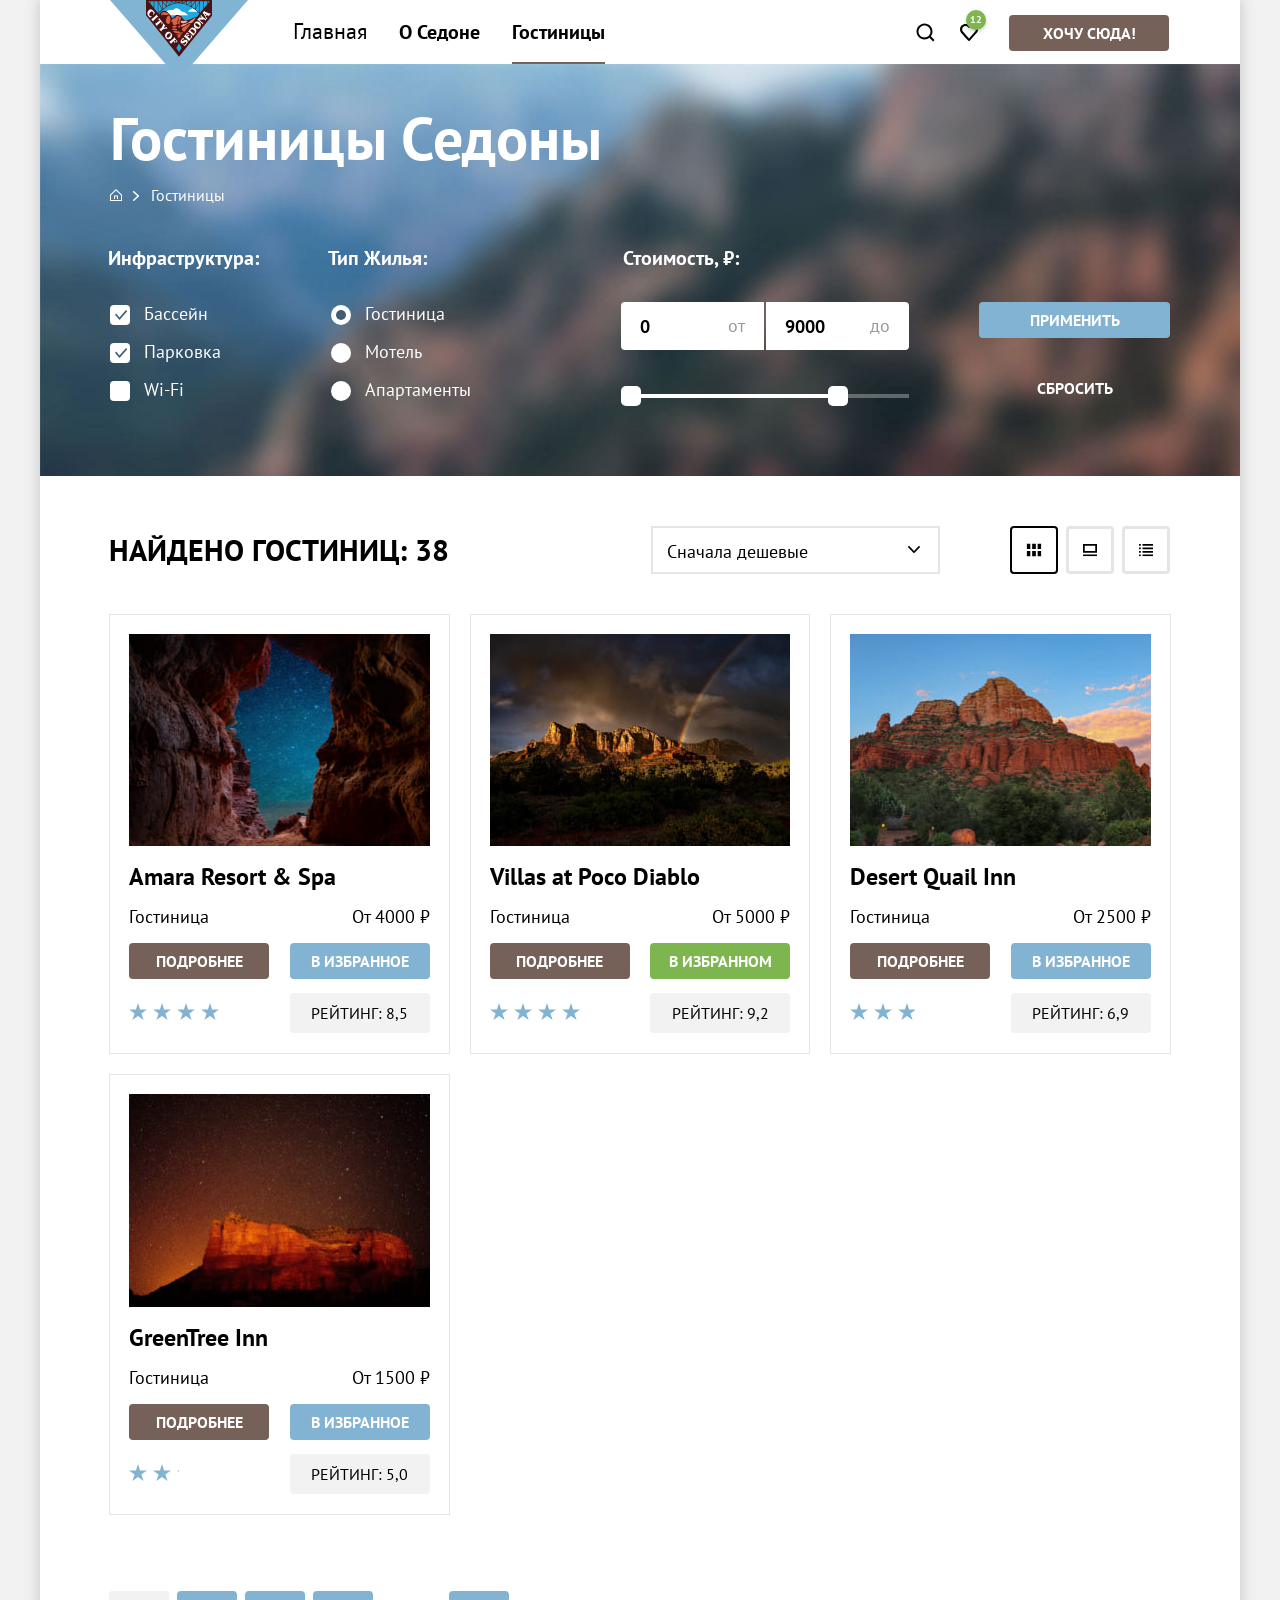
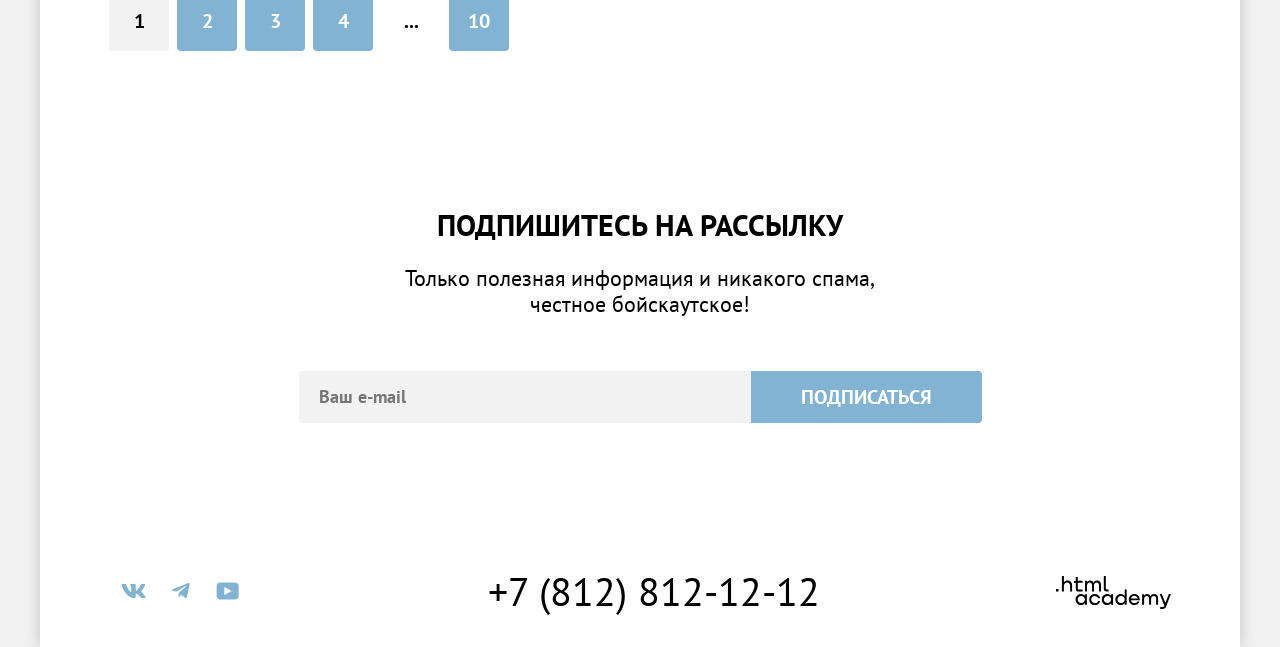
==== commit 894e734e: "Add files via upload" ====
--- a/catalog.html
+++ b/catalog.html
@@ -11,20 +11,20 @@
   <body>
     <div class="container">
 
-     <header class="page-header">
+      <header class="page-header">
         <a class="navigation-logo-link" href="index.html">
           <img class="logo-image" src="images/logo.svg" alt="Логотип города Седона" width="138" height="64">
         </a>
 
         <nav class="navigation">
           <ul class="navigation-list">
-            <li class="navigation-item navigation-item-active">
-              <a class="navigation-link title-4 text-animation" href="index.html">Главная</a>
+            <li class="navigation-item >
+              <a class=" navigation-link title-4 text-animation" href="index.html">Главная</a>
             </li>
             <li class="navigation-item">
               <a class="navigation-link title-4 text-animation" href="about.html">О Седоне</a>
             </li>
-            <li class="navigation-item">
+            <li class="navigation-item navigation-item-active">
               <a class="navigation-link title-4 text-animation" href="catalog.html">Гостиницы</a>
             </li>
           </ul>
@@ -32,11 +32,12 @@
 
         <ul class="navigation-user-list">
           <li class="navigation-user-item">
-            <a href="#" class="navigation-link"><span class="visually-hidden">Поиск</span>
+            <a href="#" class="navigation-link">
               <svg class="black-icon-animation" xmlns="http://www.w3.org/2000/svg" width="20" height="20" fill="none">
                 <path
                   d="m19.5 18.008-3.7-3.68c1-1.292 1.7-2.983 1.7-4.872 0-4.376-3.6-7.956-8-7.956s-8 3.68-8 8.055c0 4.376 3.6 7.956 8 7.956 1.8 0 3.5-.597 4.9-1.69l3.7 3.679zm-10-2.486c-3.3 0-6-2.685-6-5.967s2.7-5.967 6-5.967 6 2.685 6 5.967-2.7 5.967-6 5.967" />
               </svg>
+              <span class="visually-hidden">Поиск</span>
             </a>
           </li>
           <li class="navigation-user-item">
@@ -61,9 +62,15 @@
           <div class="inner-header">
             <h1 class="inner-header-title title-1">Гостиницы Седоны</h1>
             <ul class="breadcrumb">
-              <li class="breadcrumb-item icon-breadcrumps">
+              <li class="breadcrumb-item ">
                 <a class="breadcrumb-link" href="/">
                   <span class="visually-hidden">Главная</span>
+                  <svg width="12" height="12" viewBox="0 0 12 12" fill="none" xmlns="http://www.w3.org/2000/svg">
+                    <path d="M6 0L0 5.80006V12.0001H12V5.80006L6 0ZM11 11.0001H1V6.20005L6 1.4L11 6.20005V11.0001Z"
+                      fill="white" />
+                    <path d="M4 10.0001H5V7.50005H7V10.0001H8V6.50005H4V10.0001Z" fill="white" />
+                  </svg>
+
                 </a>
               </li>
               <li class="breadcrumb-item">
@@ -369,8 +376,8 @@
             никакого спама, честное бойскаутское!</p>
           <form action="/subscribe" method="POST" class="newsletter-form">
             <div class="subscribe-catalog-form-row">
-              <input class="newsletter-input area-input-animation text-input" type="email" name="email" placeholder="Ваш e-mail"
-                required>
+              <input class="newsletter-input area-input-animation text-input" type="email" name="email"
+                placeholder="Ваш e-mail" required>
               <button class="newsletter-button button button-second button-big" type="submit">Подписаться</button>
             </div>
           </form>
--- a/styles/styles.css
+++ b/styles/styles.css
@@ -556,16 +556,21 @@
   border: 2px solid #000;
 }
 
-.breadcrumb-link:hover {
-  color: #FFFFFF99;
-}
-
-.breadcrumb-link:focus {
-  color: #fff;
-}
-
-.breadcrumb-link:active {
-  color: #FFFFFF4D;
+/* .breadcrumb-link {
+  width: 12px;
+  height: 12px;
+} */
+
+.breadcrumb-item:hover {
+  color: hsla(0, 0%, 100%, 0.6)
+}
+
+.breadcrumb-item:focus {
+  color: #ffffff;
+}
+
+.breadcrumb-item:active {
+  color: hsla(0, 0%, 100%, 0.3);
 }
 
 .page-header {
@@ -1065,7 +1070,9 @@
 .breadcrumb {
   display: flex;
   align-items: center;
-}
+  align-content: center;
+}
+
 
 .breadcrumb-item:not(:last-child) {
   margin-right: 29px;
@@ -1078,15 +1085,6 @@
   width: 100%;
   min-height: 412px;
   background-color: #3C4E58;
-}
-
-.icon-breadcrumps {
-  background-image: url(../images/icons/home-breadcrumps.svg);
-  background-repeat: no-repeat;
-  background-size: contain;
-  width: 12px;
-  height: 12px;
-
 }
 
 .breadcrumb-item {
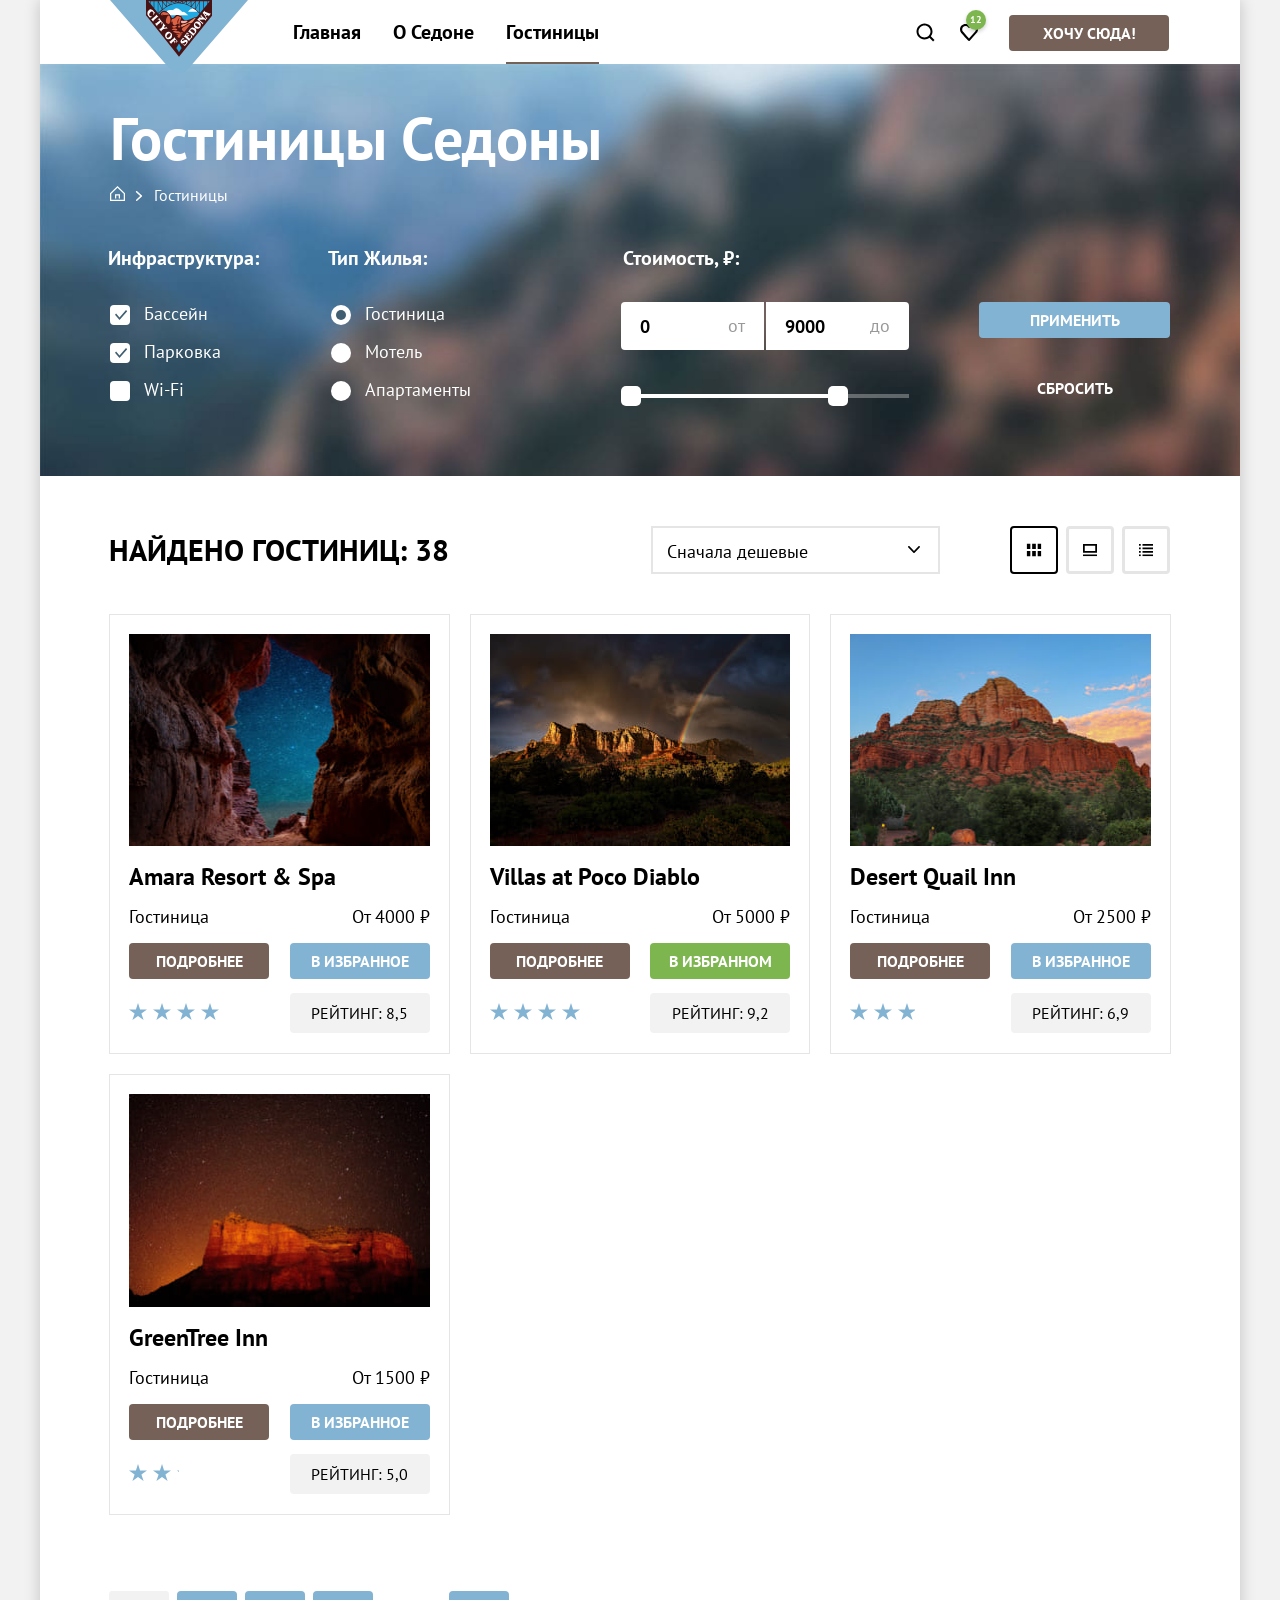
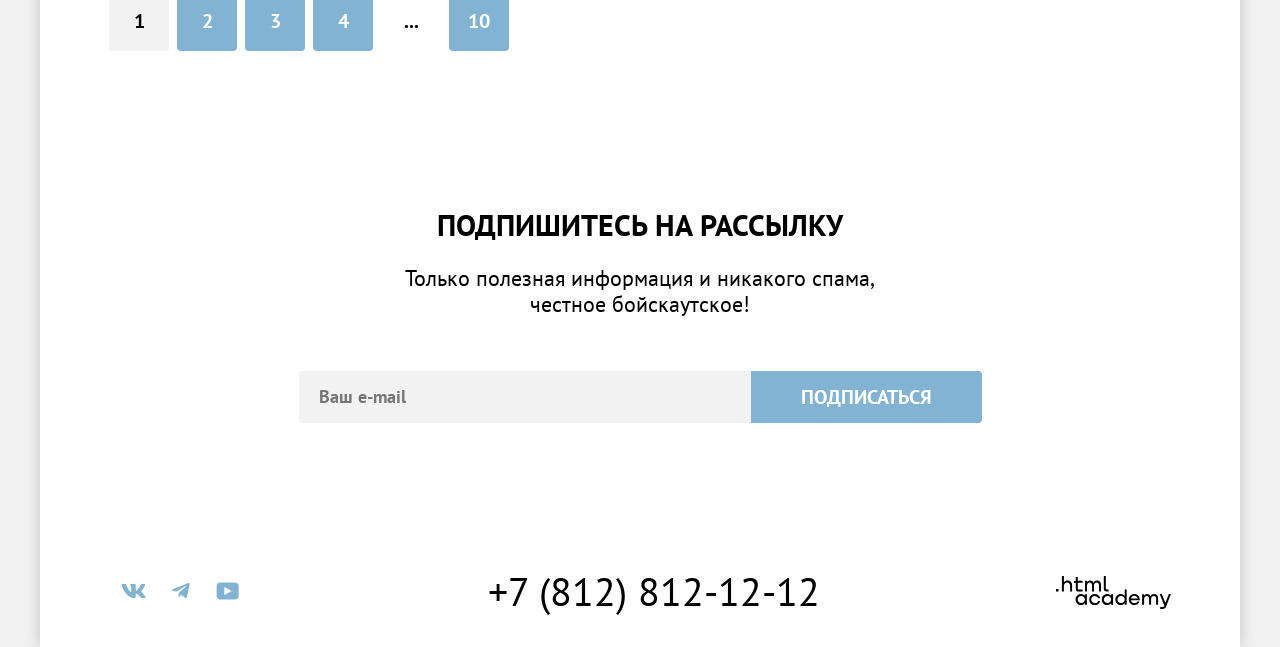
==== commit cccf1ea6: "Add files via upload" ====
--- a/catalog.html
+++ b/catalog.html
@@ -18,8 +18,8 @@
 
         <nav class="navigation">
           <ul class="navigation-list">
-            <li class="navigation-item >
-              <a class=" navigation-link title-4 text-animation" href="index.html">Главная</a>
+            <li class="navigation-item">
+               <a class="navigation-link title-4 text-animation" href="index.html">Главная</a>
             </li>
             <li class="navigation-item">
               <a class="navigation-link title-4 text-animation" href="about.html">О Седоне</a>
@@ -65,10 +65,10 @@
               <li class="breadcrumb-item ">
                 <a class="breadcrumb-link" href="/">
                   <span class="visually-hidden">Главная</span>
-                  <svg width="12" height="12" viewBox="0 0 12 12" fill="none" xmlns="http://www.w3.org/2000/svg">
+                  <svg class="breadcrumb-icon-home white-icon-animation" viewBox="0 0 12 12" fill="none" xmlns="http://www.w3.org/2000/svg">
                     <path d="M6 0L0 5.80006V12.0001H12V5.80006L6 0ZM11 11.0001H1V6.20005L6 1.4L11 6.20005V11.0001Z"
-                      fill="white" />
-                    <path d="M4 10.0001H5V7.50005H7V10.0001H8V6.50005H4V10.0001Z" fill="white" />
+                      />
+                    <path d="M4 10.0001H5V7.50005H7V10.0001H8V6.50005H4V10.0001Z" />
                   </svg>
 
                 </a>
--- a/styles/styles.css
+++ b/styles/styles.css
@@ -573,6 +573,19 @@
   color: hsla(0, 0%, 100%, 0.3);
 }
 
+.white-icon-animation:hover {
+   fill: hsla(0, 0%, 100%, 0.6)
+}
+
+.white-icon-animation:focus {
+   fill: #ffffff;
+}
+
+.white-icon-animation:active {
+   fill: hsla(0, 0%, 100%, 0.6)
+}
+
+
 .page-header {
   display: grid;
   gap: 30px;
@@ -1073,6 +1086,11 @@
   align-content: center;
 }
 
+.breadcrumb-icon-home {
+  width: 15px;
+  height: 15px;
+  fill: #ffffff;
+}
 
 .breadcrumb-item:not(:last-child) {
   margin-right: 29px;
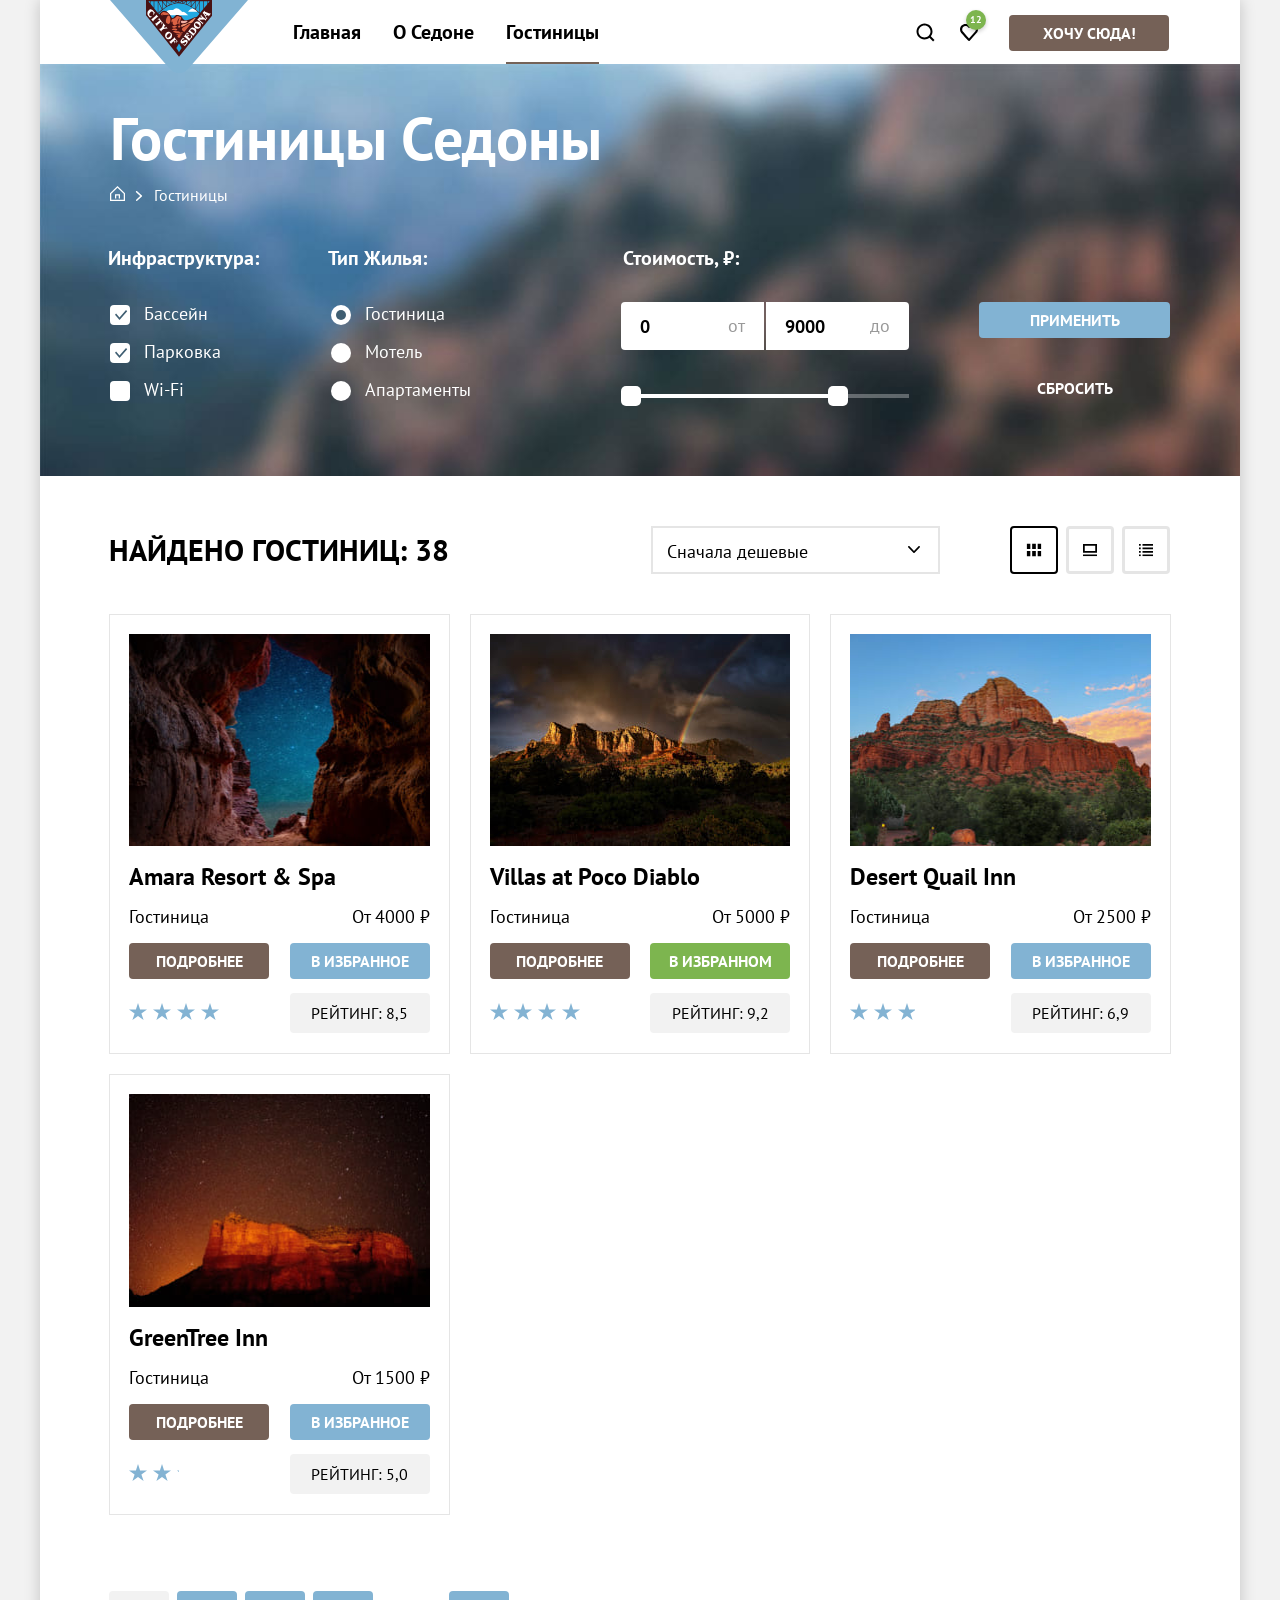
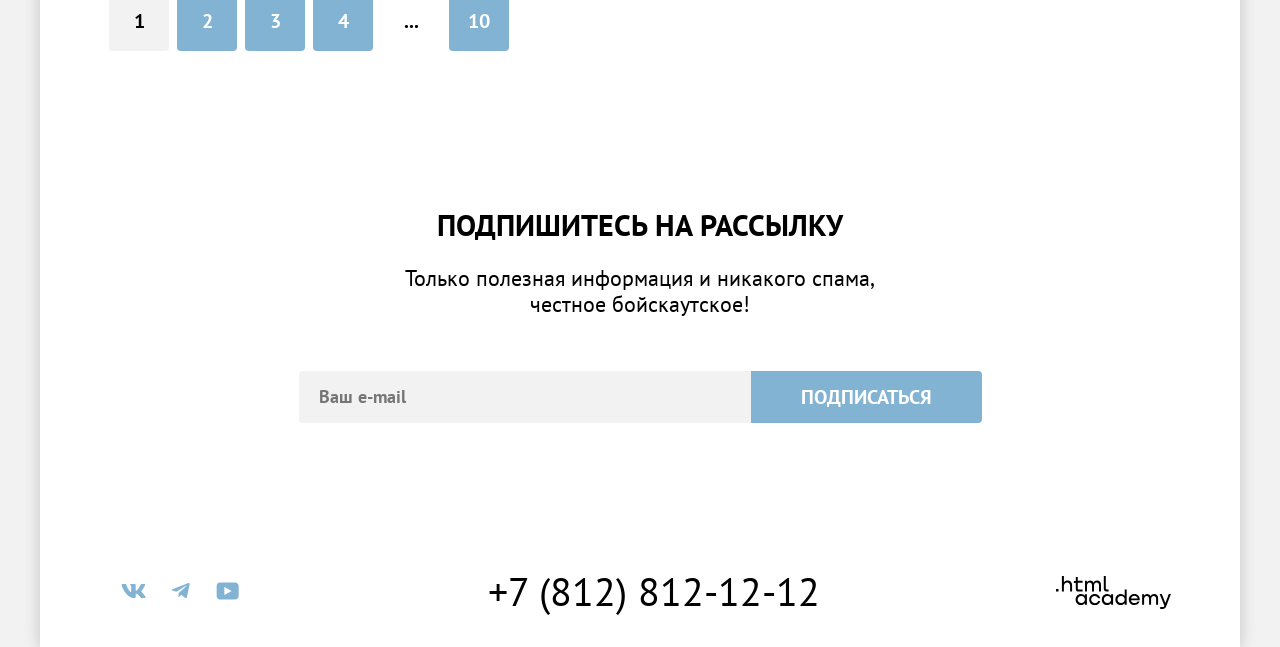
==== commit a381588a: "Add files via upload" ====
--- a/catalog.html
+++ b/catalog.html
@@ -348,23 +348,23 @@
 
             <ul class="pagination">
               <li class="pagination-item">
-                <a class="pagination-link pagination-current button-big">1</a>
+                <a class="pagination-link button-big">1</a>
               </li>
               <li class="pagination-item ">
-                <a class="pagination-link button-big highlight" href="#">2</a>
+                <a class="pagination-link button-big" href="#">2</a>
               </li>
               <li class="pagination-item">
-                <a class="pagination-link button-big highlight" href="#">3</a>
+                <a class="pagination-link button-big" href="#">3</a>
               </li>
               <li class="pagination-item">
-                <a class="pagination-link button-big highlight" href="#">4</a>
+                <a class="pagination-link button-big" href="#">4</a>
               </li>
               <li class="pagination-item">
                 <a class="pagination-link button-big" href="#">...</a>
 
               </li>
               <li class="pagination-item">
-                <a class="pagination-link button-big highlight" href="#">10</a>
+                <a class="pagination-link button-big" href="#">10</a>
               </li>
             </ul>
           </div>
--- a/styles/styles.css
+++ b/styles/styles.css
@@ -574,15 +574,15 @@
 }
 
 .white-icon-animation:hover {
-   fill: hsla(0, 0%, 100%, 0.6)
+  fill: hsla(0, 0%, 100%, 0.6)
 }
 
 .white-icon-animation:focus {
-   fill: #ffffff;
+  fill: #ffffff;
 }
 
 .white-icon-animation:active {
-   fill: hsla(0, 0%, 100%, 0.6)
+  fill: hsla(0, 0%, 100%, 0.6)
 }
 
 
@@ -1491,9 +1491,9 @@
   display: flex;
   flex-direction: column;
   padding-left: 19px;
-    padding-bottom: 20px;
-    padding-top: 19px;
-    padding-right: 19px;
+  padding-bottom: 20px;
+  padding-top: 19px;
+  padding-right: 19px;
   border: 1px solid #E5E5E5;
   height: 100%;
   /* Растягиваем карточку на всю высоту ячейки в .listings-grid */
@@ -1604,20 +1604,25 @@
   text-align: center;
   /* Центрируем цифру внутри кнопки */
   padding-bottom: 12px;
-    padding-top: 12px;
-    padding-left: 10px;
-    padding-right: 10px;
-
-
+  padding-top: 12px;
+  padding-left: 10px;
+  padding-right: 10px;
+}
+
+.pagination-item {
+  background-color: #82B3D3;
+  color: #ffffff;
+  border-radius: 4px;
 }
 
 .pagination-item:first-of-type {
   background-color: #F2F2F2;
-  border-radius: 4px;
-}
-
-.pagination-current {
-  background: #F2F2F2;
+  color: #000000;
+}
+
+.pagination-item:nth-last-child(2) {
+  background-color: #ffffff;
+  color: #000000;
 }
 
 .subscribe-catalog {
@@ -1626,7 +1631,7 @@
   align-items: center;
 
   padding-top: 96px;
-    padding-bottom: 103px;
+  padding-bottom: 103px;
   padding-left: 328px;
   padding-right: 328px;
 
